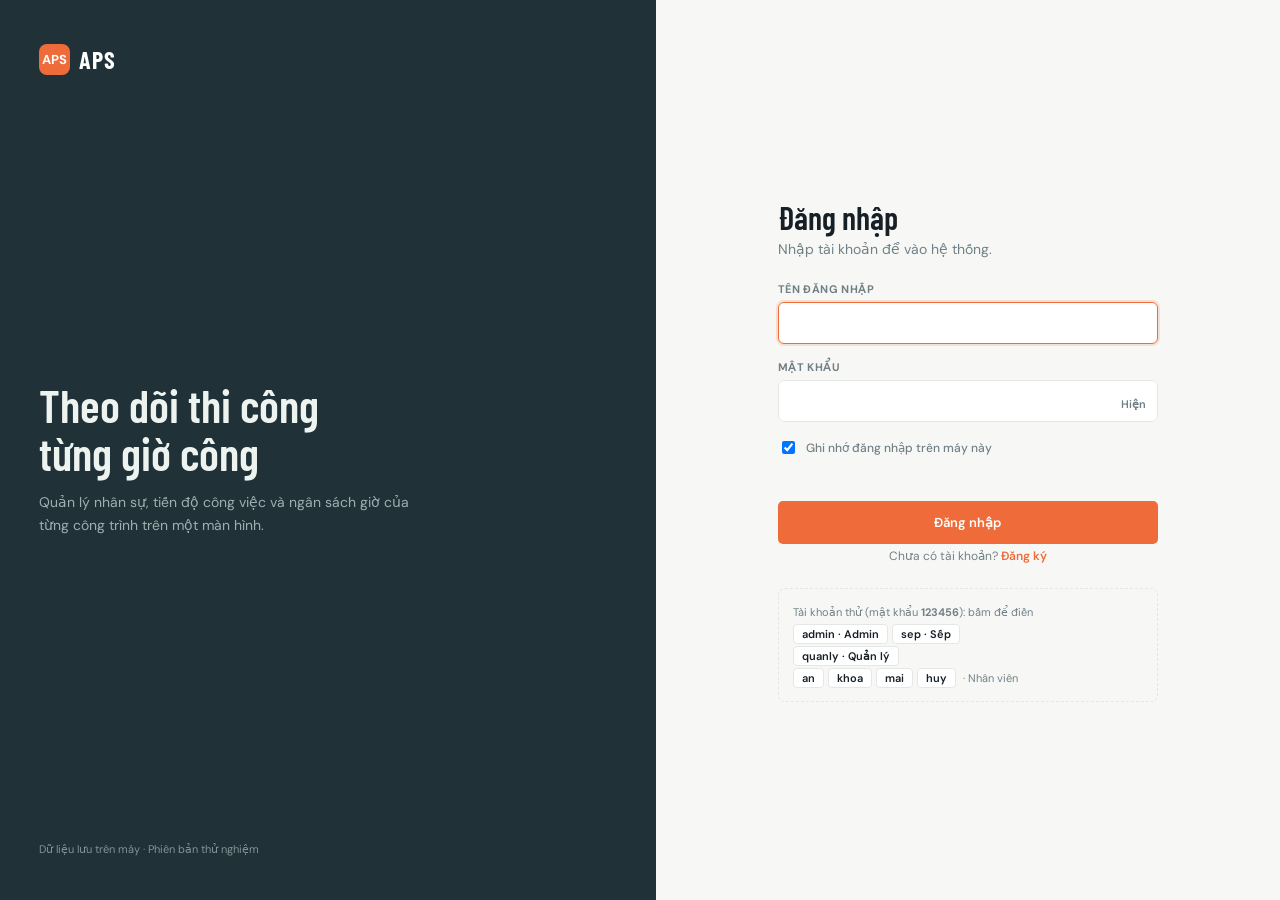
==== index.html @ 7266001b "Initial commit" ====
<!doctype html>
<html lang="vi">
<head>
  <meta charset="UTF-8">
  <meta name="viewport" content="width=device-width, initial-scale=1.0">
  <title>APS | Theo dõi thi công</title>
  <script>if(!(sessionStorage.getItem('buildflow-session')||localStorage.getItem('buildflow-session')))location.replace('login.html')</script>
  <link rel="preconnect" href="https://fonts.googleapis.com">
  <link rel="preconnect" href="https://fonts.gstatic.com" crossorigin>
  <link href="https://fonts.googleapis.com/css2?family=Barlow+Condensed:wght@500;600;700&family=DM+Sans:wght@400;500;600;700&display=swap" rel="stylesheet">
  <link rel="stylesheet" href="styles.css">
  <style>
    .task-form{background:var(--white);border:1px solid var(--line);border-radius:7px;padding:18px 20px;margin-bottom:28px}.form-heading{display:flex;justify-content:space-between;align-items:center;margin-bottom:16px}.form-heading h2{font:600 22px 'Barlow Condensed';margin:0}.form-heading p{font-size:12px;color:var(--muted);margin:4px 0 0}.form-grid{display:grid;grid-template-columns:1.2fr 1.5fr 1.2fr .7fr 1.2fr .8fr;gap:10px}.form-grid label{font-size:10px;color:var(--muted);font-weight:700;text-transform:uppercase;letter-spacing:.4px}.form-grid input,.form-grid select{display:block;width:100%;margin-top:6px;border:1px solid var(--line);border-radius:5px;padding:10px 9px;background:#fbfcfa;color:var(--ink);font:12px 'DM Sans';min-width:0}@media(max-width:850px){.form-grid{grid-template-columns:repeat(2,1fr)}}@media(max-width:520px){.task-form{padding:15px}.form-heading{align-items:flex-start;gap:12px;flex-direction:column}.form-grid{grid-template-columns:1fr}}
  </style>
  <style>
    .task-form{padding:22px 24px;background:#fff}
    .form-heading{padding-bottom:16px;border-bottom:1px solid var(--line)}
    .form-grid{grid-template-columns:repeat(3,minmax(0,1fr));gap:14px 16px}
    .form-grid input,.form-grid select{height:40px;padding:0 11px;background:#fff}
    .form-grid input:focus,.form-grid select:focus{outline:2px solid rgba(239,108,58,.18);border-color:var(--orange)}
    .phase-name{display:flex;align-items:center;gap:8px}
    .phase-name span{margin-right:2px}
    .phase-name small{color:var(--muted);font-size:10px;font-weight:500;padding-left:8px;border-left:1px solid var(--line)}
    .task-row{min-height:66px}
    .task-name strong{font-weight:600}
    @media(max-width:850px){.form-grid{grid-template-columns:repeat(2,minmax(0,1fr))}}
    @media(max-width:520px){.task-form{padding:17px}.form-grid{grid-template-columns:1fr}.phase-name{align-items:flex-start;flex-wrap:wrap;gap:4px}.phase-name small{width:100%;padding-left:0;border-left:0}}
  </style>
  <style>
    .person-tasks{min-width:220px;display:grid;gap:5px}
    .person-task{border-left:2px solid var(--orange);padding-left:9px;line-height:1.2}
    .person-task strong{display:block;font-size:11px;font-weight:600;white-space:nowrap;overflow:hidden;text-overflow:ellipsis}
    .person-task small{display:block;color:var(--muted);font-size:10px;margin-top:2px;white-space:nowrap;overflow:hidden;text-overflow:ellipsis}
    .person-task.empty{border-left-color:var(--line);color:var(--muted);font-size:11px}
    @media(max-width:1100px){.person-row{grid-template-columns:190px 85px 1fr 150px}.person-tasks{min-width:150px}}
    @media(max-width:850px){.person-row{grid-template-columns:1fr 80px}.person-tasks{grid-column:1/-1;grid-row:2}.person-row .progress-wrap{grid-row:3}.person-row .action-btn{grid-column:2;grid-row:1}}
  </style>
  <style>
    .form-grid select#task-assignee{font-family:'DM Sans',sans-serif;font-size:13px;font-weight:400;min-width:250px}
    .form-grid select#task-assignee option{font-family:'DM Sans',sans-serif;font-size:13px;font-weight:400}
    .person strong,.person small{font-size:13px}
    .person small{margin-top:3px}
    @media(max-width:1100px){.form-grid select#task-assignee{min-width:0}}
  </style>
  <style>
    .form-heading h2,.form-grid label{font-family:'DM Sans',sans-serif;font-style:normal}
    .form-heading h2{font-size:22px;font-weight:700;line-height:1.2;letter-spacing:0}
    .form-grid label{font-size:11px;font-weight:700;line-height:1.2;letter-spacing:.5px}
    .form-grid select#task-assignee{padding-left:11px;padding-right:38px;text-overflow:ellipsis;white-space:nowrap;overflow:hidden}
  </style>
  <style>
    .form-grid input,.form-grid select,.form-grid input::placeholder{font-family:'DM Sans',sans-serif;font-size:13px;font-weight:400;font-style:normal;letter-spacing:0;line-height:1.2}
    .form-grid input::placeholder{color:#718087;opacity:1}
  </style>
  <style>
    .employee-form{margin-bottom:28px}.employee-grid{grid-template-columns:1.3fr 1.3fr .8fr}
    .employee-list{display:grid;gap:12px}.employee-card{background:var(--white);border:1px solid var(--line);border-radius:7px;padding:18px 20px}.employee-card-head{display:flex;justify-content:space-between;align-items:flex-start;gap:16px;padding-bottom:15px;border-bottom:1px solid var(--line)}.employee-identity{display:flex;align-items:center;gap:12px}.employee-identity strong{display:block;font-size:14px}.employee-identity small{display:block;color:var(--muted);font-size:11px;margin-top:3px}.employee-live{text-align:right;font-size:11px;color:var(--muted)}.employee-live strong{display:block;color:var(--green);font-size:13px}.employee-live .offline{color:var(--muted)}.employee-summary{display:grid;grid-template-columns:160px 1fr 180px;gap:20px;padding-top:16px}.employee-hours strong{display:block;font:600 23px 'Barlow Condensed'}.employee-hours small,.employee-task-meta{display:block;color:var(--muted);font-size:11px;margin-top:3px}.employee-tasks{display:grid;gap:8px}.employee-task{display:grid;grid-template-columns:1fr 110px 70px;gap:12px;align-items:center;border-left:2px solid var(--orange);padding-left:10px}.employee-task-name strong{display:block;font-size:12px}.employee-task-name small{display:block;color:var(--muted);font-size:10px;margin-top:3px}.employee-task-time{font-size:11px;color:var(--muted)}.employee-task-time strong{display:block;color:var(--ink);font-size:12px}.employee-task-delta{font-size:10px;font-weight:700;padding:5px 6px;border-radius:4px;text-align:center}.employee-task-delta.good{background:var(--green-soft);color:var(--green)}.employee-task-delta.late{background:var(--red-soft);color:var(--red)}.employee-task-delta.pending{background:var(--amber-soft);color:var(--amber)}.employee-empty{color:var(--muted);font-size:12px;padding:8px 0}.employee-progress{align-self:center}.employee-progress .progress-text{display:block;margin-top:7px;text-align:left}.employee-card .avatar{flex:0 0 auto}@media(max-width:850px){.employee-grid{grid-template-columns:repeat(2,minmax(0,1fr))}.employee-summary{grid-template-columns:1fr}.employee-live{text-align:left}.employee-task{grid-template-columns:1fr 90px 65px}}@media(max-width:520px){.employee-grid{grid-template-columns:1fr}.employee-card{padding:15px}.employee-card-head{flex-direction:column}.employee-task{grid-template-columns:1fr;gap:4px}.employee-task-delta{justify-self:start}}
  </style>
  <style>
    .global-date{display:flex;align-items:center;gap:8px;margin-top:7px}.date-nav{border:1px solid var(--line);background:var(--white);color:var(--muted);border-radius:5px;width:28px;height:28px;cursor:pointer;font-size:16px}.date-nav:hover{border-color:var(--orange);color:var(--orange)}.date-nav.today{width:auto;padding:0 9px;font-size:11px;font-family:'DM Sans',sans-serif}.global-date strong{font-size:12px;min-width:82px;text-align:center}.delete-member{border:1px solid #f0cbc6;background:var(--red-soft);color:var(--red);border-radius:5px;padding:8px 10px;font:600 11px 'DM Sans';cursor:pointer}.delete-member:hover{background:#ffe1de}.employee-identity-wrap{display:flex;align-items:center;gap:14px}.employee-card-head .delete-member{margin-left:auto}@media(max-width:520px){.global-date strong{min-width:70px}.date-nav.today{display:none}.employee-card-head .delete-member{padding:7px}.employee-identity-wrap{align-items:flex-start}}
  </style>
  <style>
    .sidebar{position:sticky;top:0;height:100vh;min-height:100vh;align-self:flex-start;overflow-y:auto;overflow-x:hidden}
    .sidebar,.sidebar-label,.sidebar-foot,.nav-item{font-family:'DM Sans',sans-serif;font-style:normal}
    .sidebar-label{font-size:10px;font-weight:700;line-height:1.2;letter-spacing:1.2px}
    .nav-item{font-size:13px;font-weight:500;line-height:1.2;letter-spacing:0}
    .sidebar-foot{font-size:11px;font-weight:400;line-height:1.2}
    @media(max-width:850px){.sidebar{position:sticky;height:100vh;min-height:100vh}}
  </style>
  <style>
    .project-task-bar{display:flex;gap:4px;height:10px;background:#edf0ed;border-radius:99px;overflow:hidden;margin:12px 0 10px}.project-task-bar span{flex:1;background:#d7ddd9;border-radius:3px}.project-task-bar span.completed{background:var(--green)}.project-task-list{display:grid;gap:7px;margin-top:10px}.project-task-item,.member-task-item{display:flex;align-items:flex-start;gap:7px;font-size:11px;line-height:1.3}.task-status-dot{width:7px;height:7px;border-radius:50%;background:#b9c2bd;flex:0 0 auto;margin-top:4px}.task-status-dot.completed{background:var(--green)}.project-task-item strong,.member-task-item strong{font-size:11px;font-weight:600}.project-task-item small,.member-task-item small{display:block;color:var(--muted);font-size:10px;margin-top:2px}.member-task-list{display:grid;gap:7px;margin-top:9px}.member-task-item{border-left:2px solid #d7ddd9;padding-left:9px}.member-task-item.completed{border-left-color:var(--green)}.member-task-item.incomplete{border-left-color:var(--amber)}.member-task-item .task-state{margin-left:auto;color:var(--muted);font-size:10px;white-space:nowrap}.member-task-item.completed .task-state{color:var(--green)}.member-task-item.incomplete .task-state{color:var(--amber)}
  </style>
  <style>
    :root{--ink:#14242a;--muted:#5e6b70}
    body{color:var(--ink)}
    .intro,.section-heading p,.panel-title p,.metric-label,.metric-note,.hours small,.person small,.task-name small,.task-time small,.employee-task-name small,.employee-task-time,.employee-task-meta{color:var(--muted)}
  </style>
</head>
<body>
  <div class="app-shell">
    <aside class="sidebar">
      <div class="brand"><span class="brand-mark">APS</span><span>APS</span></div>
      <div class="sidebar-label">QUẢN LÝ THI CÔNG</div>
      <nav id="main-nav" class="main-nav" aria-label="Điều hướng chính">
        <button class="nav-item" data-view="me"><span class="nav-icon">☀</span> Trang của tôi</button>
        <button class="nav-item active" data-view="team"><span class="nav-icon">◒</span> Nhân sự</button>
        <button class="nav-item" data-view="employees"><span class="nav-icon">♙</span> Quản lý nhân viên</button>
        <button class="nav-item" data-view="tasks"><span class="nav-icon">▦</span> Tiến độ công việc</button>
        <button class="nav-item" data-view="reports"><span class="nav-icon">◈</span> Tổng quan dự án</button>
        <button class="nav-item" data-view="assign"><span class="nav-icon">✦</span> Phân công thông minh</button>
        <button class="nav-item" data-view="bonus"><span class="nav-icon">◆</span> Thưởng &amp; cảnh báo</button>
        <button class="nav-item" data-view="audit"><span class="nav-icon">◉</span> Nhật ký hoạt động</button>
        <button class="nav-item" data-view="admin"><span class="nav-icon">⚙</span> Quản trị tài khoản</button>
      </nav>
      <div class="sidebar-foot"><div class="sync-dot"></div><span>Dữ liệu lưu trên máy</span></div>
    </aside>

    <main class="main-content">
      <header class="topbar"><div><div class="eyebrow">THỨ TƯ, 23 THÁNG 09, 2026</div><h1 id="page-title">Nhân sự</h1><div class="global-date"><button class="date-nav" id="date-prev" aria-label="Ngày trước">‹</button><strong id="global-date-label">23/09/2026</strong><button class="date-nav" id="date-next" aria-label="Ngày sau">›</button><button class="date-nav today" id="date-today">Hôm nay</button></div></div><button class="outline-btn" id="reset-data">↻ Đặt lại dữ liệu mẫu</button></header>

      <section id="view-me" class="view"></section>
      <section id="view-team" class="view active-view">
        <div class="hero-row"><div><p class="intro">Theo dõi giờ làm và nhiệm vụ được giao trong ngày.</p></div><div class="date-control">‹ <strong id="team-view-date">23/09/2026</strong> ›</div></div>
        <div class="metric-grid" id="team-metrics"></div>
        <div class="section-heading"><div><h2>Danh sách nhân sự</h2><p>Chọn bắt đầu hoặc kết thúc để ghi nhận thời gian thực tế.</p></div><span class="live-label"><i></i> CẬP NHẬT TRỰC TIẾP</span></div>
        <div id="team-list" class="team-list"></div>
      </section>

      <section id="view-tasks" class="view">
        <div class="hero-row"><div><p class="intro">Các giai đoạn được sắp theo thứ tự tiến độ công trình.</p></div><select class="select-control" id="project-filter"><option value="all">Tất cả dự án</option></select></div>
        <form id="task-form" class="task-form">
          <div class="form-heading"><div><h2>Thêm công việc</h2><p>Tạo task mới và giao ngay cho một thành viên.</p></div><button class="action-btn" type="submit">＋ Thêm task</button></div>
          <div class="form-grid">
            <label>Tên dự án<input id="task-project" required placeholder="Ví dụ: Nhà phố Thảo Điền"></label>
            <label>Tên công việc<input id="task-name" required placeholder="Ví dụ: Đổ bê tông sàn tầng 1"></label>
            <label>Giai đoạn<input id="task-phase" required placeholder="Ví dụ: Kết cấu tầng 1"></label>
            <label>Mã giai đoạn<input id="task-phase-number" required value="01" placeholder="01"></label>
            <label>Người nhận<select id="task-assignee" required></select></label>
            <label>Thời gian dự kiến (giờ)<input id="task-expected" type="number" min="0.5" step="0.5" required value="4"></label>
          </div>
        </form>
        <div class="metric-grid" id="task-metrics"></div>
        <div class="section-heading"><div><h2>Tiến độ công việc</h2><p>So sánh thời gian dự kiến với thời gian đã thực hiện.</p></div><div class="legend"><span><i class="dot green"></i> Đúng tiến độ</span><span><i class="dot amber"></i> Đang làm</span><span><i class="dot red"></i> Trễ hạn</span></div></div>
        <div id="task-table" class="task-board"></div>
      </section>

      <section id="view-employees" class="view">
        <div class="hero-row"><div><p class="intro">Quản lý nhân sự, task đảm nhận và thời gian làm việc thực tế.</p></div><div class="date-control">Giờ hệ thống: <strong id="employee-live-now">--:--:--</strong></div></div>
        <form id="employee-form" class="task-form employee-form">
          <div class="form-heading"><div><h2>Thêm nhân sự</h2><p>Tạo hồ sơ nhân viên để giao task và theo dõi giờ công.</p></div><button class="action-btn" type="submit">＋ Thêm nhân sự</button></div>
          <div class="form-grid employee-grid">
            <label>Họ và tên<input id="employee-name" required placeholder="Ví dụ: Nguyễn Văn Bình"></label>
            <label>Chức danh<input id="employee-role" required placeholder="Ví dụ: Kỹ sư kết cấu"></label>
            <label>Giờ mục tiêu / ngày<input id="employee-hours" type="number" min="0.5" step="0.5" required value="8"></label>
          </div>
        </form>
        <div class="metric-grid" id="employee-metrics"></div>
        <div class="section-heading"><div><h2>Danh sách nhân viên</h2><p>Thời gian bắt đầu được lấy trực tiếp từ nút trên trang Nhân sự hôm nay.</p></div><span class="live-label"><i></i> ĐỒNG BỘ THỜI GIAN THỰC</span></div>
        <div id="employee-list" class="employee-list"></div>
      </section>

      <section id="view-reports" class="view">
        <div class="hero-row"><div><p class="intro">Tổng hợp hiệu quả của dự án và đội ngũ.</p></div><div class="date-control">Kỳ báo cáo: <strong id="report-view-date">23/09/2026</strong></div></div>
        <div id="report-metrics" class="metric-grid"></div>
        <div class="report-grid"><div class="panel"><div class="panel-title"><div><h2>Hiệu quả theo dự án</h2><p>Thời gian thực tế so với kế hoạch.</p></div></div><div id="project-report"></div></div><div class="panel"><div class="panel-title"><div><h2>Hiệu quả nhân sự</h2><p>Tổng hợp task đã hoàn thành.</p></div></div><div id="member-report"></div></div></div>
      </section>
      <section id="view-assign" class="view"></section>
      <section id="view-bonus" class="view"></section>
      <section id="view-audit" class="view"></section>
      <section id="view-admin" class="view"></section>
    </main>
  </div>
  <div id="toast" class="toast" role="status"></div>
  <script src="app.js"></script>
  <script>
    const cleanRoleName=member=>{if(member.role==='Giám sát chất lượng')member.role='Giám sát'};
    data.members.forEach(cleanRoleName);
    initialData.members.forEach(cleanRoleName);
    save();
  </script>
  <script>
    const assigneeSelect=document.querySelector('#task-assignee');
    assigneeSelect.innerHTML=data.members.map(member=>`<option value="${member.name}">${member.name} - ${member.role}</option>`).join('');
    document.querySelector('#task-form').addEventListener('submit',event=>{
      event.preventDefault();
      const project=document.querySelector('#task-project').value.trim();
      const name=document.querySelector('#task-name').value.trim();
      const phaseName=document.querySelector('#task-phase').value.trim();
      const phase=document.querySelector('#task-phase-number').value.trim();
      const assignee=document.querySelector('#task-assignee').value;
      const expected=Number(document.querySelector('#task-expected').value);
      data.tasks.push({id:Date.now(),project,phase,phaseName,name,assignee,expected,actual:0,status:'todo'});
      save();
      event.target.reset();
      document.querySelector('#task-phase-number').value='01';
      document.querySelector('#task-expected').value='4';
      renderTasks();
      renderReports();
      showToast(`Đã thêm task cho ${assignee}`);
    });
  </script>
  <script>
    const originalRenderTeam=renderTeam;
    renderTeam=()=>{
      originalRenderTeam();
      document.querySelectorAll('.person-row').forEach(row=>{
        const memberId=Number(row.querySelector('[data-member]').dataset.member);
        const member=data.members.find(item=>item.id===memberId);
        const memberTasks=data.tasks.filter(task=>task.assignee===member.name);
        const taskSummary=document.createElement('div');
        taskSummary.className='person-tasks';
        taskSummary.innerHTML=memberTasks.length?memberTasks.map(task=>`<div class="person-task"><strong>${task.name}</strong><small>${task.project}</small></div>`).join(''):'<div class="person-task empty">Chưa có task được giao</div>';
        row.querySelector('.hours').insertAdjacentElement('afterend',taskSummary);
      });
    };
    renderTeam();
  </script>
  <script>
    let employeeTimer;
    const formatClock=value=>new Date(value).toLocaleTimeString('vi-VN',{hour:'2-digit',minute:'2-digit',second:'2-digit'});
    const elapsedHours=startedAt=>startedAt?Math.max(0,(Date.now()-startedAt)/3600000):0;
    const employeeActual=(task,member)=>task.actual||((task.status==='doing'&&member.active)?elapsedHours(member.startedAt):0);
    const refreshAssignees=()=>{const select=document.querySelector('#task-assignee');if(select)select.innerHTML=data.members.map(member=>`<option value="${member.name}">${member.name} - ${member.role}</option>`).join('');};
    function renderEmployees(){
      const active=data.members.filter(member=>member.active).length;
      const assigned=data.tasks.filter(task=>task.assignee).length;
      document.querySelector('#employee-live-now').textContent=formatClock(Date.now());
      document.querySelector('#employee-metrics').innerHTML=`<div class="metric"><div class="metric-label">TỔNG NHÂN SỰ</div><div class="metric-value">${data.members.length} người</div><div class="metric-note">Đang quản lý</div></div><div class="metric"><div class="metric-label">ĐANG TRONG CA</div><div class="metric-value">${active} người</div><div class="metric-note ${active?'positive':''}">${active?'Đang ghi nhận thời gian':'Chưa có người bắt đầu'}</div></div><div class="metric"><div class="metric-label">TASK ĐÃ GIAO</div><div class="metric-value">${assigned} task</div><div class="metric-note">Theo dữ liệu hiện tại</div></div><div class="metric"><div class="metric-label">GIỜ DỰ KIẾN</div><div class="metric-value">${fmtHours(data.tasks.reduce((sum,task)=>sum+task.expected,0))}</div><div class="metric-note">Tổng thời lượng task</div></div>`;
      document.querySelector('#employee-list').innerHTML=data.members.map(member=>{
        const tasks=data.tasks.filter(task=>task.assignee===member.name);
        const done=tasks.filter(task=>task.status==='done').length;
        const actual=tasks.reduce((sum,task)=>sum+employeeActual(task,member),0);
        const expected=tasks.reduce((sum,task)=>sum+task.expected,0);
        const percent=tasks.length?Math.round(done/tasks.length*100):0;
        return `<article class="employee-card"><div class="employee-card-head"><div class="employee-identity"><div class="avatar">${member.initials}</div><div><strong>${member.name}</strong><small>${member.role} · Mục tiêu ${fmtHours(member.hours)}/ngày</small></div></div><div class="employee-live">${member.active?`<strong class="employee-started">Bắt đầu lúc ${formatClock(member.startedAt)}</strong><span>Đang làm ${fmtHours(elapsedHours(member.startedAt))}</span>`:'<strong class="offline">Chưa bắt đầu ca</strong><span>Nhấn bắt đầu ở trang Nhân sự hôm nay</span>'}</div></div><div class="employee-summary"><div class="employee-hours"><strong>${fmtHours(actual)} / ${fmtHours(expected)}</strong><small>giờ thực tế / dự kiến của task</small><div class="progress-bar" style="margin-top:12px"><b style="width:${percent}%"></b></div><span class="progress-text">${done}/${tasks.length} task hoàn thành</span></div><div class="employee-tasks">${tasks.length?tasks.map(task=>{const taskActual=employeeActual(task,member),delta=taskActual-task.expected;return `<div class="employee-task"><div class="employee-task-name"><strong>${task.name}</strong><small>${task.project}</small></div><div class="employee-task-time"><strong>${taskActual?fmtHours(taskActual):'—'} / ${fmtHours(task.expected)}</strong><span>thực tế / dự kiến</span></div><div class="employee-task-delta ${task.status==='todo'?'pending':delta<=0?'good':'late'}">${task.status==='todo'?'Chưa làm':delta<=0?`Sớm ${fmtHours(Math.abs(delta))}`:`Trễ ${fmtHours(delta)}`}</div></div>`}).join(''):'<div class="employee-empty">Chưa có task được giao.</div>'}</div><div class="employee-progress"><div class="metric-label">HIỆU SUẤT GIỜ</div><div class="metric-value">${expected?Math.round(actual/expected*100):0}%</div><div class="employee-task-meta">${actual<=expected?'Đang nhanh hơn kế hoạch':'Đang chậm hơn kế hoạch'}</div></div></div></article>`;
      }).join('');
    }
    const currentRenderTeam=renderTeam;
    renderTeam=()=>{currentRenderTeam();document.querySelectorAll('.person-row').forEach(row=>{const progress=row.querySelector('.progress-bar b'),text=row.querySelector('.progress-text');if(progress&&progress.style.width==='NaN%')progress.style.width='0%';if(text&&text.textContent==='0/0 task')text.textContent='0 task'});};
    const originalToggleMember=toggleMember;
    toggleMember=id=>{originalToggleMember(id);if(document.querySelector('#view-employees').classList.contains('active-view'))renderEmployees();};
    const originalRender=render;
    render=view=>{originalRender(view);if(view==='employees'){document.querySelector('#page-title').textContent='Quản lý nhân viên';renderEmployees();clearInterval(employeeTimer);employeeTimer=setInterval(renderEmployees,1000)}else clearInterval(employeeTimer)};
    document.querySelector('#employee-form').addEventListener('submit',event=>{event.preventDefault();const name=document.querySelector('#employee-name').value.trim(),role=document.querySelector('#employee-role').value.trim(),hours=Number(document.querySelector('#employee-hours').value),initials=name.split(/\s+/).map(part=>part[0]).join('').slice(-2).toUpperCase();data.members.push({id:Date.now(),name,role,hours,done:0,tasks:0,initials,active:false});save();refreshAssignees();renderEmployees();event.target.reset();document.querySelector('#employee-hours').value='8';showToast(`Đã thêm nhân sự ${name}`)});
    renderEmployees();
  </script>
  <script>
    const appToday='2026-09-23';
    let selectedDate=localStorage.getItem('buildflow-selected-date')||appToday;
    let currentView='team';
    const historyKey='buildflow-history';
    const readHistory=()=>JSON.parse(localStorage.getItem(historyKey)||'{}');
    const writeHistory=history=>localStorage.setItem(historyKey,JSON.stringify(history));
    const cloneData=value=>JSON.parse(JSON.stringify(value));
    const dateLabel=date=>new Date(`${date}T12:00:00`).toLocaleDateString('vi-VN',{day:'2-digit',month:'2-digit',year:'numeric'});
    const saveCurrentDate=()=>{const history=readHistory();history[selectedDate]=cloneData(data);writeHistory(history);save()};
    const loadSelectedDate=()=>{const history=readHistory();if(history[selectedDate])data=history[selectedDate];else if(selectedDate!==appToday)data=cloneData(initialData);data.members.forEach(cleanRoleName);save();const label=dateLabel(selectedDate);document.querySelector('#global-date-label').textContent=label;document.querySelector('#team-view-date').textContent=label;document.querySelector('#report-view-date').textContent=label;};
    const originalRenderWithEmployees=render;
    render=view=>{currentView=view;originalRenderWithEmployees(view);if(view==='employees'){document.querySelector('#page-title').textContent='Quản lý nhân viên';renderEmployees();}};
    const changeDate=offset=>{saveCurrentDate();const date=new Date(`${selectedDate}T12:00:00`);date.setDate(date.getDate()+offset);selectedDate=date.toISOString().slice(0,10);localStorage.setItem('buildflow-selected-date',selectedDate);loadSelectedDate();render(currentView);showToast(`Đang xem ngày ${dateLabel(selectedDate)}`)};
    document.querySelector('#date-prev').onclick=()=>changeDate(-1);
    document.querySelector('#date-next').onclick=()=>changeDate(1);
    document.querySelector('#date-today').onclick=()=>{saveCurrentDate();selectedDate=appToday;localStorage.setItem('buildflow-selected-date',selectedDate);loadSelectedDate();render(currentView);showToast('Đã chuyển về hôm nay')};
    const baseRenderEmployees=renderEmployees;
    const decorateDeleteButtons=()=>document.querySelectorAll('.employee-card').forEach((card,index)=>{if(!card.querySelector('[data-delete-member]')){const button=document.createElement('button');button.className='delete-member';button.dataset.deleteMember=data.members[index].id;button.textContent='Xóa';card.querySelector('.employee-card-head').appendChild(button)}});
    renderEmployees=()=>{baseRenderEmployees();decorateDeleteButtons()};
    document.querySelector('#employee-list').addEventListener('click',event=>{const button=event.target.closest('[data-delete-member]');if(!button)return;const member=data.members.find(item=>item.id===Number(button.dataset.deleteMember));if(!member||!window.confirm(`Xóa nhân sự ${member.name}?`))return;data.tasks.forEach(task=>{if(task.assignee===member.name)task.assignee='Chưa phân công'});data.members=data.members.filter(item=>item.id!==member.id);saveCurrentDate();refreshAssignees();renderTeam();renderEmployees();showToast(`Đã xóa nhân sự ${member.name}`)});
    loadSelectedDate();
    render(currentView);
  </script>
  <script>
    const baseRenderReports=renderReports;
    const renderReportTaskDetails=()=>{
      const projects=[...new Set(data.tasks.map(task=>task.project))];
      document.querySelector('#project-report').innerHTML=projects.map(project=>{
        const tasks=data.tasks.filter(task=>task.project===project),completed=tasks.filter(task=>task.status==='done').length,expected=tasks.reduce((sum,task)=>sum+task.expected,0),actual=tasks.filter(task=>task.status==='done').reduce((sum,task)=>sum+task.actual,0),percent=Math.round(completed/tasks.length*100);
        return `<div class="report-line"><div class="report-line-top"><strong>${project}</strong><small>${completed}/${tasks.length} task hoàn thành</small></div><div class="project-task-bar">${tasks.map(task=>`<span class="${task.status==='done'?'completed':''}" title="${task.name} - ${statusLabel[task.status]}"></span>`).join('')}</div><div class="report-detail"><span>${percent}% hoàn thành</span><span class="${actual<=expected?'good':'late'}">${actual<=expected?'Sớm':'Trễ'} ${fmtHours(Math.abs(actual-expected))}</span></div><div class="project-task-list">${tasks.map(task=>`<div class="project-task-item"><i class="task-status-dot ${task.status==='done'?'completed':''}"></i><div><strong>${task.name}</strong><small>${task.assignee} · ${statusLabel[task.status]}</small></div></div>`).join('')}</div></div>`;
      }).join('');
      document.querySelector('#member-report').innerHTML=data.members.map(member=>{
        const tasks=data.tasks.filter(task=>task.assignee===member.name),completed=tasks.filter(task=>task.status==='done');
        return `<div class="report-line"><div class="report-line-top"><strong>${member.name}</strong><small>${completed.length} task hoàn thành</small></div><div class="member-task-list">${tasks.length?tasks.map(task=>`<div class="member-task-item ${task.status==='done'?'completed':'incomplete'}"><i class="task-status-dot ${task.status==='done'?'completed':''}"></i><div><strong>${task.name}</strong><small>${task.project}</small></div><span class="task-state">${task.status==='done'?'Hoàn thành':'Chưa hoàn thành'}</span></div>`).join(''):'<div class="employee-empty">Chưa có task được giao.</div>'}</div></div>`;
      }).join('');
    };
    renderReports=()=>{baseRenderReports();renderReportTaskDetails()};
  </script>
</body>
</html>
---- styles.css ----
:root{--ink:#172027;--muted:#718087;--line:#e4e8e5;--paper:#f7f8f5;--white:#fff;--orange:#ef6c3a;--orange-soft:#fff0ea;--green:#2d936c;--green-soft:#e7f5ed;--amber:#d89932;--amber-soft:#fff5df;--red:#d9564f;--red-soft:#fff0ef;--navy:#203138}*{box-sizing:border-box}body{margin:0;background:var(--paper);color:var(--ink);font-family:'DM Sans',sans-serif;font-size:14px}.app-shell{display:flex;min-height:100vh}.sidebar{width:230px;background:var(--navy);color:#edf3ef;padding:29px 17px 22px;display:flex;flex-direction:column}.brand{font-family:'Barlow Condensed',sans-serif;font-size:24px;font-weight:700;letter-spacing:1px;display:flex;align-items:center;gap:9px;padding:0 11px 42px}.brand span:last-child span{color:#f18a5d}.brand-mark{display:grid;place-items:center;width:31px;height:31px;border-radius:8px;background:var(--orange);font:700 13px 'DM Sans';color:#fff;letter-spacing:0}.sidebar-label,.eyebrow{font-size:10px;letter-spacing:1.2px;font-weight:700;color:#809195}.sidebar-label{padding:0 12px 12px}.main-nav{display:grid;gap:5px}.nav-item{border:0;background:transparent;color:#9fafb0;text-align:left;padding:12px;border-radius:7px;font:500 13px 'DM Sans';cursor:pointer;display:flex;gap:12px;align-items:center}.nav-item:hover,.nav-item.active{background:#31464c;color:#fff}.nav-item.active{box-shadow:inset 3px 0 var(--orange)}.nav-icon{font-size:18px;width:17px;color:#aab8b6}.nav-item.active .nav-icon{color:#f18a5d}.sidebar-foot{margin-top:auto;border-top:1px solid #35494d;padding:17px 10px 0;color:#829496;font-size:11px;display:flex;align-items:center;gap:8px}.sync-dot{height:7px;width:7px;background:#62bb8b;border-radius:50%}.main-content{flex:1;padding:38px 5.5%;max-width:1540px}.topbar{display:flex;justify-content:space-between;align-items:flex-start;margin-bottom:35px}.topbar h1{font:600 36px 'Barlow Condensed',sans-serif;letter-spacing:.2px;margin:3px 0 0;color:var(--ink)}.outline-btn{border:1px solid var(--line);background:var(--white);border-radius:6px;padding:10px 13px;color:var(--muted);font:500 12px 'DM Sans';cursor:pointer}.outline-btn:hover{border-color:var(--orange);color:var(--orange)}.hero-row{display:flex;justify-content:space-between;align-items:center;margin-bottom:22px}.intro{margin:0;color:var(--muted)}.date-control,.select-control{border:1px solid var(--line);background:var(--white);padding:9px 13px;border-radius:5px;color:var(--muted);font-size:12px}.date-control strong{color:var(--ink);padding:0 10px}.metric-grid{display:grid;grid-template-columns:repeat(4,1fr);gap:14px;margin-bottom:37px}.metric{background:var(--white);border:1px solid var(--line);padding:18px 19px;border-radius:7px}.metric-label{font-size:11px;color:var(--muted);margin-bottom:8px}.metric-value{font:600 29px 'Barlow Condensed';line-height:1;color:var(--ink)}.metric-note{font-size:11px;color:var(--muted);margin-top:8px}.metric-note.positive{color:var(--green)}.metric-note.warning{color:var(--amber)}.section-heading,.panel-title{display:flex;justify-content:space-between;align-items:flex-end;margin-bottom:15px}.section-heading h2,.panel h2{font:600 22px 'Barlow Condensed';margin:0}.section-heading p,.panel-title p{font-size:12px;color:var(--muted);margin:4px 0 0}.live-label{font-size:10px;letter-spacing:1px;color:var(--green);font-weight:700}.live-label i{display:inline-block;background:var(--green);width:6px;height:6px;border-radius:50%;margin-right:4px}.team-list{display:grid;gap:10px}.person-row{background:var(--white);border:1px solid var(--line);border-radius:7px;padding:15px 17px;display:grid;grid-template-columns:205px 100px 1fr 160px;gap:18px;align-items:center}.person{display:flex;gap:11px;align-items:center}.avatar{width:37px;height:37px;border-radius:50%;display:grid;place-items:center;background:#e9d9c9;color:#865339;font-weight:700}.person strong{display:block;font-size:13px}.person small{color:var(--muted);font-size:11px}.hours strong{font:600 21px 'Barlow Condensed'}.hours small{display:block;color:var(--muted);font-size:10px}.progress-wrap{display:flex;align-items:center;gap:12px}.progress-bar{height:7px;background:#edf0ed;border-radius:99px;overflow:hidden;flex:1}.progress-bar b{display:block;height:100%;background:var(--orange);border-radius:inherit}.progress-text{font-size:11px;color:var(--muted);min-width:30px;text-align:right}.action-btn{border:0;background:var(--orange);color:#fff;border-radius:5px;padding:10px 12px;font:600 11px 'DM Sans';cursor:pointer}.action-btn.end{background:var(--navy)}.action-btn:disabled{background:#cbd2ce;cursor:default}.task-board{background:var(--white);border:1px solid var(--line);border-radius:7px;overflow:hidden}.phase{border-bottom:1px solid var(--line)}.phase:last-child{border-bottom:0}.phase-head{background:#fafbf9;padding:12px 17px;display:flex;justify-content:space-between;align-items:center}.phase-name{font-weight:700;font-size:13px}.phase-name span{font-size:10px;color:var(--orange);letter-spacing:1px;margin-right:8px}.phase-meta{color:var(--muted);font-size:11px}.task-row{display:grid;grid-template-columns:1fr 120px 130px 120px 105px;gap:16px;padding:14px 17px;border-top:1px solid #f0f2ef;align-items:center}.task-name{font-size:13px}.task-name small{display:block;color:var(--muted);font-size:11px;margin-top:3px}.task-assignee{font-size:12px}.task-time{font-size:12px}.task-time strong{display:block}.status{font-size:10px;font-weight:700;padding:5px 7px;border-radius:4px;display:inline-block}.status.green{color:var(--green);background:var(--green-soft)}.status.amber{color:var(--amber);background:var(--amber-soft)}.status.red{color:var(--red);background:var(--red-soft)}.legend{display:flex;gap:14px;color:var(--muted);font-size:11px}.dot{display:inline-block;width:7px;height:7px;border-radius:50%;margin-right:4px}.dot.green{background:var(--green)}.dot.amber{background:var(--amber)}.dot.red{background:var(--red)}.report-grid{display:grid;grid-template-columns:1.2fr 1fr;gap:16px}.panel{background:var(--white);border:1px solid var(--line);border-radius:7px;padding:22px}.report-line{padding:15px 0;border-top:1px solid #edf0ed}.report-line:first-child{border-top:0}.report-line-top{display:flex;justify-content:space-between;margin-bottom:9px}.report-line strong{font-size:12px}.report-line small{color:var(--muted);font-size:11px}.report-bar{height:8px;background:#edf0ed;border-radius:99px;overflow:hidden}.report-bar b{display:block;height:100%;border-radius:99px;background:var(--green)}.report-detail{display:flex;justify-content:space-between;margin-top:7px;color:var(--muted);font-size:11px}.report-detail .good{color:var(--green)}.report-detail .late{color:var(--red)}.view{display:none}.active-view{display:block}.toast{position:fixed;right:25px;bottom:25px;background:var(--navy);color:#fff;padding:12px 16px;border-radius:5px;font-size:12px;opacity:0;transform:translateY(10px);transition:.25s;pointer-events:none}.toast.show{opacity:1;transform:translateY(0)}@media(max-width:850px){.sidebar{width:70px;padding:22px 9px}.brand{padding:0 10px 35px}.brand>span:last-child,.sidebar-label,.sidebar-foot span{display:none}.main-nav{justify-items:center}.nav-item{font-size:0;padding:12px}.nav-icon{font-size:21px}.sidebar-foot{padding:16px 8px}.main-content{padding:28px 20px}.metric-grid{grid-template-columns:repeat(2,1fr)}.person-row{grid-template-columns:1fr 80px;gap:12px}.progress-wrap{grid-column:1/-1}.action-btn{grid-column:2;grid-row:1}.task-row{grid-template-columns:1fr 100px 90px}.task-assignee{grid-column:1}.task-time{grid-column:2;grid-row:2}.task-row .status{grid-column:3;grid-row:2}.report-grid{grid-template-columns:1fr}}@media(max-width:520px){.main-content{padding:22px 14px}.topbar{margin-bottom:25px}.topbar h1{font-size:30px}.outline-btn{font-size:0;padding:10px}.outline-btn:first-letter{font-size:17px}.hero-row{align-items:flex-start;gap:14px;flex-direction:column}.metric-grid{gap:8px;margin-bottom:27px}.metric{padding:14px}.metric-value{font-size:25px}.section-heading{align-items:flex-start;gap:12px;flex-direction:column}.person-row{grid-template-columns:1fr 72px;padding:13px}.task-row{grid-template-columns:1fr 90px;gap:10px}.task-row .status{grid-column:2}.legend{flex-wrap:wrap;gap:7px}.report-grid{gap:10px}.panel{padding:16px}}

/* ===== Phân công thông minh, quỹ giờ, thưởng & cảnh báo ===== */
.cap-row{display:grid;grid-template-columns:1.5fr 1fr auto;gap:14px;align-items:center;background:#fff;border:1px solid var(--line);border-radius:7px;padding:13px 16px;margin-bottom:8px}
.cap-row small{display:block;color:var(--muted);font-size:11px;margin-top:3px}
.neg{color:var(--red)}
.alert{display:flex;justify-content:space-between;align-items:center;gap:12px;border-radius:7px;padding:11px 15px;margin-bottom:10px;font-size:12px}
.alert.warn{background:var(--amber-soft);color:#8a5d10}
.alert.over{background:var(--red-soft);color:var(--red)}
.sg-box,.sub{margin-top:26px}
.sg-check{display:flex!important;align-items:center;gap:8px;margin-top:22px!important}
.sg-check input{width:auto!important;height:auto!important;margin:0!important}
@media(max-width:850px){.cap-row{grid-template-columns:1fr}}

/* ===== Đăng nhập & phân quyền ===== */
.login-body{margin:0;min-height:100vh;background:var(--paper)}
.login-shell{display:grid;grid-template-columns:1.05fr 1fr;min-height:100vh}
.login-art{background:var(--navy);color:#edf3ef;padding:44px 6%;display:flex;flex-direction:column;justify-content:space-between}
.login-art .brand{padding:0;color:#fff}
.login-art h1{font:600 46px/1.05 'Barlow Condensed',sans-serif;margin:0 0 14px}
.login-art p{color:#9fafb0;max-width:380px;line-height:1.6;margin:0}
.art-foot{font-size:11px;color:#829496}
.login-panel{display:grid;place-items:center;padding:32px 6%}
.login-card{width:100%;max-width:380px}
.login-card h2{font:600 32px 'Barlow Condensed',sans-serif;margin:0}
.login-card>p{color:var(--muted);margin:4px 0 24px}
.login-card label{display:block;font-size:11px;font-weight:700;letter-spacing:.4px;color:var(--muted);text-transform:uppercase;margin-bottom:16px}
.login-card input[type=text],.login-card input[type=password]{display:block;width:100%;margin-top:6px;height:42px;border:1px solid var(--line);border-radius:6px;padding:0 12px;font:14px 'DM Sans',sans-serif;background:#fff;color:var(--ink)}
.login-card input:focus{outline:2px solid rgba(239,108,58,.18);border-color:var(--orange)}
.pw{position:relative;display:block}
.pw button{position:absolute;right:6px;top:11px;border:0;background:none;color:var(--muted);font:600 11px 'DM Sans';cursor:pointer;padding:6px}
.lg-check{display:flex!important;align-items:center;gap:8px;text-transform:none!important;letter-spacing:0!important;font-weight:500!important;font-size:12px!important}
.login-btn{width:100%;padding:13px;font-size:13px}
.lg-err{min-height:18px;color:var(--red);font-size:12px;margin-bottom:10px}
.demo-box{margin-top:22px;border:1px dashed var(--line);border-radius:7px;padding:12px 14px;font-size:11px;color:var(--muted);line-height:2}
.demo-box button{border:1px solid var(--line);background:#fff;border-radius:4px;padding:2px 8px;font:600 11px 'DM Sans';cursor:pointer;margin:0 4px 0 0;color:var(--ink)}
.demo-box button:hover{border-color:var(--orange);color:var(--orange)}
.user-chip{display:flex;align-items:center;gap:8px;font-size:12px;color:var(--muted)}
.user-chip b{color:var(--ink)}
#logout,#chpw{font-size:12px!important;padding:10px 13px!important}
/* Ẩn phần giao diện theo quyền (class gắn vào <body> bởi app.js) */
.no-seeall #alert-bar,.no-edit #task-form,.no-edit #reset-data,.no-edit #employee-form,.no-edit [data-delete-member]{display:none}
@media(max-width:850px){.login-shell{grid-template-columns:1fr}.login-art{padding:26px 6%;gap:20px}.login-art h1{font-size:34px}.art-foot{display:none}}

/* ===== Ca làm: Bắt đầu / Tạm dừng / Kết thúc & chọn việc ===== */
.shift-ctl{display:grid;grid-template-columns:repeat(3,minmax(0,150px)) 1fr;gap:8px;align-items:center;grid-column:1/-1}
.shift-btn{border:0;border-radius:5px;padding:10px 6px;font:600 11px 'DM Sans',sans-serif;cursor:pointer;color:#fff;white-space:nowrap}
.shift-btn.start{background:var(--orange)}.shift-btn.pause{background:var(--amber)}.shift-btn.end{background:var(--navy)}
.shift-btn:disabled{background:#e3e8e5;color:#9aa6a3;cursor:default}
.shift-note{color:var(--amber);font-size:11px;font-weight:600;padding-left:6px}
.person-task.pickable{cursor:pointer;border-radius:0 5px 5px 0;transition:background .15s}
.person-task.pickable:hover{background:var(--orange-soft)}
.person-task.current{border-left-color:var(--green)}.person-task.current small{color:var(--green);font-weight:600}
.person-task.paused{border-left-color:var(--amber)}.person-task.paused small{color:var(--amber);font-weight:600}
.person-task.finished{opacity:.55}
/* Bố cục dòng nhân sự: hàng 1 = người | giờ | việc | tiến độ; hàng 2 = 3 nút ca làm */
.team-list .person-tasks{min-width:0}
.team-list .person-task{min-width:0;overflow:hidden}
@media(min-width:1101px){.team-list .person-row{grid-template-columns:205px 105px minmax(0,1fr) 150px}}
@media(min-width:851px) and (max-width:1100px){.team-list .person-row{grid-template-columns:1fr 100px}.team-list .person-tasks{grid-column:1/-1;grid-row:2}.team-list .progress-wrap{grid-column:1/-1;grid-row:3}.team-list .shift-ctl{grid-row:4}}
@media(max-width:850px){.shift-ctl{grid-row:4;grid-template-columns:repeat(3,minmax(0,1fr))}.shift-note{grid-column:1/-1;padding-left:0}}

/* ===== Nhật ký hoạt động (Admin / Sếp) ===== */
.au-row{display:grid;grid-template-columns:150px 150px 80px 1fr;gap:14px;align-items:start;background:#fff;border:1px solid var(--line);border-radius:7px;padding:11px 15px;margin-bottom:6px;font-size:12px}
.au-row small{display:block;color:var(--muted);font-size:11px;margin-top:2px;word-break:break-word}
.au-time{color:var(--muted);font-size:11px}
.au-chip{font-size:10px;font-weight:700;padding:4px 7px;border-radius:4px;text-align:center;background:#eef1ef;color:var(--muted)}
.au-chip.login,.au-chip.add{background:var(--green-soft);color:var(--green)}
.au-chip.edit,.au-chip.setting{background:var(--amber-soft);color:#8a5d10}
.au-chip.delete,.au-chip.security{background:var(--red-soft);color:var(--red)}
.au-chip.shift{background:var(--orange-soft);color:var(--orange)}
.au-dot{display:inline-block;width:8px;height:8px;border-radius:50%;background:#c5ccc8;margin-right:6px}
.au-dot.on{background:var(--green);box-shadow:0 0 0 3px var(--green-soft)}
.au-filters{display:flex;gap:8px;flex-wrap:wrap}
.au-filters input{font:12px 'DM Sans',sans-serif;height:36px;border:1px solid var(--line);border-radius:5px;padding:0 10px;min-width:170px;background:#fff}
@media(max-width:850px){.au-row{grid-template-columns:1fr 80px}.au-row>:nth-child(4){grid-column:1/-1}}

/* ===== Đăng ký / Quản trị tài khoản / Phân quyền ===== */
.lg-link{text-align:center;font-size:12px;color:var(--muted);margin:14px 0 0}
.lg-link a{color:var(--orange);font-weight:600;text-decoration:none}
.lg-ok{margin-top:14px;background:var(--green-soft);color:var(--green);border-radius:7px;padding:12px 14px;font-size:13px;line-height:1.5}
.au-chip.active{background:var(--green-soft);color:var(--green)}
.au-chip.pending{background:var(--amber-soft);color:#8a5d10}
.au-chip.locked{background:var(--red-soft);color:var(--red)}
.ad-row{display:grid;grid-template-columns:1.4fr 130px 1fr auto;gap:12px;align-items:center;background:#fff;border:1px solid var(--line);border-radius:7px;padding:12px 15px;margin-bottom:8px}
.ad-row small{display:block;color:var(--muted);font-size:11px;margin-top:3px}
.ad-row select{font:12px 'DM Sans',sans-serif;height:34px;border:1px solid var(--line);border-radius:5px;padding:0 8px;background:#fff;width:100%}
.ad-btns{display:flex;gap:6px;flex-wrap:wrap;justify-content:flex-end}
.ad-btns .outline-btn{padding:7px 10px;font-size:11px}
.ad-btns .danger{color:var(--red)}.ad-btns .danger:hover{border-color:var(--red);color:var(--red)}
.ad-btns button:disabled{opacity:.4;cursor:not-allowed}
.ad-pending{border:1px solid #f2d9a6;background:var(--amber-soft)}
.ad-pending .ad-row{background:#fff}
.ad-perm{display:grid;grid-template-columns:1fr repeat(4,84px);gap:8px;align-items:center;padding:9px 0;border-top:1px solid #edf0ed;font-size:12px}
.ad-perm.head{border-top:0;font-weight:700;color:var(--muted);font-size:11px}
.ad-perm.group{color:var(--orange);font-size:10px;letter-spacing:1px;font-weight:700;padding-top:16px}
.ad-perm .c{text-align:center}
.ad-perm input{width:16px;height:16px;accent-color:var(--orange);cursor:pointer}
.ad-perm input:disabled{cursor:not-allowed;opacity:.5}
.ad-skill{display:grid;grid-template-columns:170px 1fr;gap:12px;padding:12px 0;border-top:1px solid #edf0ed;font-size:12px}
.ad-skill small{display:block;color:var(--muted);font-size:11px}
.ad-tags{display:flex;flex-wrap:wrap;gap:6px 14px;align-items:center;margin-bottom:6px}
.ad-tags b{color:var(--muted);font-size:11px;min-width:70px}
.ad-tags label{display:flex;align-items:center;gap:5px;cursor:pointer}
@media(max-width:850px){.ad-row{grid-template-columns:1fr}.ad-btns{justify-content:flex-start}.ad-perm{grid-template-columns:1fr repeat(4,52px)}.ad-skill{grid-template-columns:1fr}}

/* ===== Tiến độ công việc: mỗi giai đoạn chứa nhiều dự án ===== */
.phase-project{border-top:1px solid #f0f2ef}
.phase-project:first-child{border-top:0}
.phase-project-head{padding:10px 17px 4px;display:flex;gap:8px;align-items:baseline}
.phase-project-head strong{font-size:12px;color:var(--orange)}
.phase-project-head small{color:var(--muted);font-size:11px}

/* ===== Trang của tôi (ai đăng nhập cũng xem được) ===== */
.me-hero{background:var(--navy);color:#edf3ef;border-radius:9px;padding:22px 24px;margin-bottom:24px;display:flex;justify-content:space-between;align-items:center;gap:16px;flex-wrap:wrap}
.me-hero h2{font:600 24px 'Barlow Condensed',sans-serif;margin:0 0 4px}
.me-hero p{margin:0;color:#9fafb0;font-size:12px}
.me-warn{background:var(--red-soft);color:var(--red);border-radius:6px;padding:9px 12px;font-size:11px;font-weight:600}
.me-task{background:#fff;border:1px solid var(--line);border-radius:7px;padding:13px 16px;margin-bottom:8px}
.me-task-top{display:flex;justify-content:space-between;gap:12px;align-items:baseline;margin-bottom:8px}
.me-task-top strong{font-size:13px}
.me-task-top small{color:var(--muted);font-size:11px;display:block;margin-top:2px}
.me-badge{font-size:10px;font-weight:700;padding:4px 8px;border-radius:4px;white-space:nowrap}
.me-badge.ok{background:var(--green-soft);color:var(--green)}
.me-badge.warn{background:var(--amber-soft);color:#8a5d10}
.me-badge.late{background:var(--red-soft);color:var(--red)}
.me-claim{display:grid;grid-template-columns:1fr auto;gap:10px;align-items:center;background:#fff;border:1px solid var(--line);border-radius:7px;padding:12px 15px;margin-bottom:8px}
.me-claim.match{border-color:#f2c9a6;background:var(--orange-soft)}
.me-claim small{color:var(--muted);font-size:11px;display:block;margin-top:2px}
.me-empty{border:1px dashed var(--line);border-radius:7px;padding:16px;color:var(--muted);font-size:12px;text-align:center}
.me-project{background:#fff;border:1px solid var(--line);border-radius:7px;padding:14px 16px;margin-bottom:8px}
.me-project-top{display:flex;justify-content:space-between;gap:10px;margin-bottom:8px}
.me-project-top strong{font-size:13px}
.me-project-top small{color:var(--muted);font-size:11px}
@media(max-width:850px){.me-claim{grid-template-columns:1fr}.me-claim button{width:100%}}
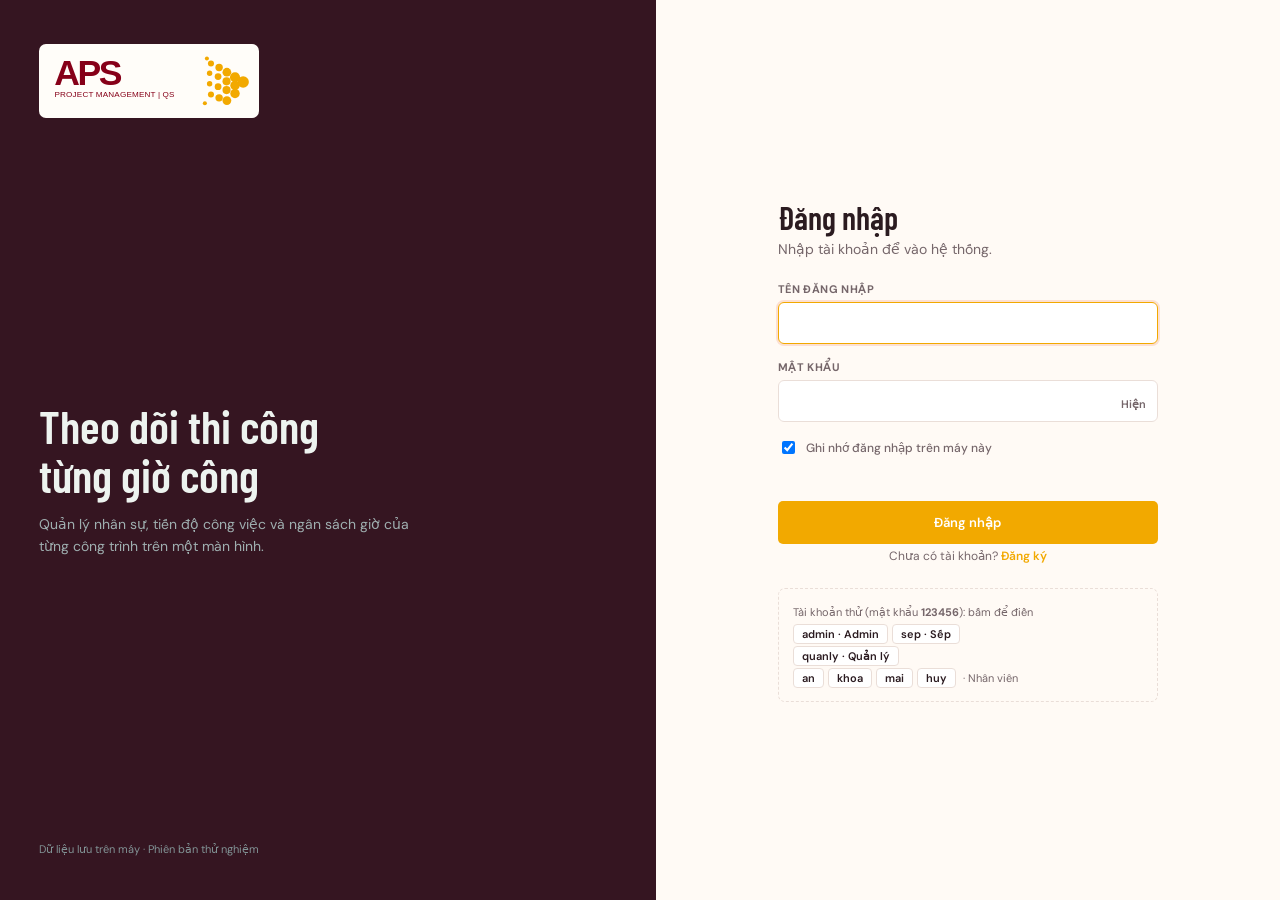
==== commit c4faf826: "update" ====
--- a/index.html
+++ b/index.html
@@ -79,8 +79,9 @@
 <body>
   <div class="app-shell">
     <aside class="sidebar">
-      <div class="brand"><span class="brand-mark">APS</span><span>APS</span></div>
+      <div class="brand"><img class="brand-logo" src="logo-aps.svg" alt="APS Project Management QS"></div>
       <div class="sidebar-label">QUẢN LÝ THI CÔNG</div>
+      <button id="sidebar-toggle" class="sidebar-toggle" type="button" aria-label="Mở menu quản lý thi công" aria-expanded="false" aria-controls="main-nav"><span aria-hidden="true">☰</span></button>
       <nav id="main-nav" class="main-nav" aria-label="Điều hướng chính">
         <button class="nav-item" data-view="me"><span class="nav-icon">☀</span> Trang của tôi</button>
         <button class="nav-item active" data-view="team"><span class="nav-icon">◒</span> Nhân sự</button>
@@ -142,7 +143,9 @@
       <section id="view-reports" class="view">
         <div class="hero-row"><div><p class="intro">Tổng hợp hiệu quả của dự án và đội ngũ.</p></div><div class="date-control">Kỳ báo cáo: <strong id="report-view-date">23/09/2026</strong></div></div>
         <div id="report-metrics" class="metric-grid"></div>
-        <div class="report-grid"><div class="panel"><div class="panel-title"><div><h2>Hiệu quả theo dự án</h2><p>Thời gian thực tế so với kế hoạch.</p></div></div><div id="project-report"></div></div><div class="panel"><div class="panel-title"><div><h2>Hiệu quả nhân sự</h2><p>Tổng hợp task đã hoàn thành.</p></div></div><div id="member-report"></div></div></div>
+        <div class="report-tabs" role="tablist"><button class="report-tab active" type="button" data-report-tab="project" role="tab" aria-selected="true">Hiệu quả theo dự án</button><button class="report-tab" type="button" data-report-tab="member" role="tab" aria-selected="false">Hiệu quả nhân sự</button></div>
+        <div class="report-panel active" id="project-report-panel" role="tabpanel"><div class="panel-title"><div><h2>Hiệu quả theo dự án</h2><p>Gantt công việc theo thứ tự hoàn thành.</p></div></div><div id="project-report"></div></div>
+        <div class="report-panel" id="member-report-panel" role="tabpanel" hidden><div class="panel-title"><div><h2>Hiệu quả nhân sự</h2><p>Tổng hợp task đã hoàn thành.</p></div></div><div id="member-report"></div></div>
       </section>
       <section id="view-assign" class="view"></section>
       <section id="view-bonus" class="view"></section>
@@ -254,13 +257,19 @@
       const projects=[...new Set(data.tasks.map(task=>task.project))];
       document.querySelector('#project-report').innerHTML=projects.map(project=>{
         const tasks=data.tasks.filter(task=>task.project===project),completed=tasks.filter(task=>task.status==='done').length,expected=tasks.reduce((sum,task)=>sum+task.expected,0),actual=tasks.filter(task=>task.status==='done').reduce((sum,task)=>sum+task.actual,0),percent=Math.round(completed/tasks.length*100);
-        return `<div class="report-line"><div class="report-line-top"><strong>${project}</strong><small>${completed}/${tasks.length} task hoàn thành</small></div><div class="project-task-bar">${tasks.map(task=>`<span class="${task.status==='done'?'completed':''}" title="${task.name} - ${statusLabel[task.status]}"></span>`).join('')}</div><div class="report-detail"><span>${percent}% hoàn thành</span><span class="${actual<=expected?'good':'late'}">${actual<=expected?'Sớm':'Trễ'} ${fmtHours(Math.abs(actual-expected))}</span></div><div class="project-task-list">${tasks.map(task=>`<div class="project-task-item"><i class="task-status-dot ${task.status==='done'?'completed':''}"></i><div><strong>${task.name}</strong><small>${task.assignee} · ${statusLabel[task.status]}</small></div></div>`).join('')}</div></div>`;
+        return `<div class="report-line"><div class="report-line-top"><strong>${project}</strong><small>${completed}/${tasks.length} task hoàn thành</small></div><div class="project-task-bar">${tasks.map(task=>`<span class="${task.status==='done'?'completed':''}" title="${task.name} - ${statusLabel[task.status]}"></span>`).join('')}</div><div class="report-detail"><span>${percent}% hoàn thành</span><span class="${actual<=expected?'good':'late'}">${actual<=expected?'Sớm':'Trễ'} ${fmtHours(Math.abs(actual-expected))}</span></div><div class="gantt-list">${tasks.map(task=>`<div class="gantt-row ${task.status==='done'?'completed':''}"><div class="gantt-task"><i class="gantt-node"></i><div><strong>${task.name}</strong><small>${task.assignee} · ${statusLabel[task.status]}</small></div></div><div class="gantt-track"><span class="gantt-bar" style="width:${Math.max(18,Math.min(100,task.expected/Math.max(expected,1)*100))}%"></span><small>${fmtHours(task.expected)}</small></div></div>`).join('')}</div></div>`;
       }).join('');
       document.querySelector('#member-report').innerHTML=data.members.map(member=>{
         const tasks=data.tasks.filter(task=>task.assignee===member.name),completed=tasks.filter(task=>task.status==='done');
         return `<div class="report-line"><div class="report-line-top"><strong>${member.name}</strong><small>${completed.length} task hoàn thành</small></div><div class="member-task-list">${tasks.length?tasks.map(task=>`<div class="member-task-item ${task.status==='done'?'completed':'incomplete'}"><i class="task-status-dot ${task.status==='done'?'completed':''}"></i><div><strong>${task.name}</strong><small>${task.project}</small></div><span class="task-state">${task.status==='done'?'Hoàn thành':'Chưa hoàn thành'}</span></div>`).join(''):'<div class="employee-empty">Chưa có task được giao.</div>'}</div></div>`;
       }).join('');
     };
+    document.querySelectorAll('[data-report-tab]').forEach(tab=>tab.addEventListener('click',()=>{
+      const selected=tab.dataset.reportTab;
+      document.querySelectorAll('[data-report-tab]').forEach(item=>{const active=item===tab;item.classList.toggle('active',active);item.setAttribute('aria-selected',String(active))});
+      document.querySelector('#project-report-panel').hidden=selected!=='project';
+      document.querySelector('#member-report-panel').hidden=selected!=='member';
+    }));
     renderReports=()=>{baseRenderReports();renderReportTaskDetails()};
   </script>
 </body>
--- a/styles.css
+++ b/styles.css
@@ -132,4 +132,108 @@
 .me-project-top{display:flex;justify-content:space-between;gap:10px;margin-bottom:8px}
 .me-project-top strong{font-size:13px}
 .me-project-top small{color:var(--muted);font-size:11px}
-@media(max-width:850px){.me-claim{grid-template-columns:1fr}.me-claim button{width:100%}}+@media(max-width:850px){.me-claim{grid-template-columns:1fr}.me-claim button{width:100%}}
+
+/* Header actions and budget warning emphasis */
+.topbar h1{font-weight:700;font-size:32px;letter-spacing:0}
+.account-menu{position:relative;z-index:10}
+.account-menu-button{display:flex;align-items:center;gap:7px;border:1px solid var(--line);background:var(--white);border-radius:6px;padding:10px 13px;color:var(--ink);font:600 12px 'DM Sans',sans-serif;cursor:pointer}
+.account-menu-button:hover,.account-menu.open .account-menu-button{border-color:var(--orange);color:var(--orange)}
+.account-menu-icon{font-size:16px;line-height:1}
+.account-menu-items{display:none;position:absolute;right:0;top:calc(100% + 8px);min-width:190px;padding:6px 0;background:var(--white);border:1px solid var(--line);border-radius:7px;box-shadow:0 10px 24px rgba(23,32,39,.12)}
+.account-menu.open .account-menu-items{display:grid;gap:2px}
+.account-menu-item{display:grid;grid-template-columns:22px minmax(0,1fr);align-items:center;gap:9px;width:100%;border:0;border-radius:5px;background:transparent;color:var(--ink);padding:10px 0;text-align:left;font:500 12px 'DM Sans',sans-serif;cursor:pointer;white-space:nowrap}
+.account-menu-item:hover{background:var(--orange-soft);color:var(--orange)}
+.menu-item-icon{display:grid;place-items:center;width:22px;height:20px;text-align:center;font-size:15px;line-height:1}
+.alert-message{display:flex;align-items:flex-start;gap:8px;font-size:14px;font-weight:500;line-height:1.45}
+.alert-message b{font-weight:700}
+.alert-icon{font-style:normal;font-size:17px;line-height:1.2;animation:alert-pulse 1s ease-in-out infinite}
+@keyframes alert-pulse{0%,100%{opacity:1;transform:scale(1)}50%{opacity:.35;transform:scale(1.18)}}
+.alert small{font-size:12px;font-weight:600}
+.date-nav.today{min-width:68px;height:36px;padding:0 11px;font-size:13px;font-weight:700;white-space:nowrap}
+.global-date{min-height:36px}
+.sidebar-label{color:#f2c14e}
+.brand-logo{display:block;width:166px;height:auto;background:#fffdf9;border-radius:7px;padding:5px}
+.login-art .brand-logo{width:220px}
+
+/* APS logo palette */
+:root{--ink:#2b1b20;--muted:#75666a;--line:#eaded8;--paper:#fffaf5;--white:#fffdf9;--orange:#f2a900;--orange-soft:#fff3d6;--green:#2d936c;--green-soft:#e7f5ed;--amber:#d68d00;--amber-soft:#fff3d6;--red:#b33a42;--red-soft:#fff0ef;--navy:#351521}
+.muted,.topbar .user-chip,.date-control,.intro,.section-heading p,.panel-title p,.metric-label,.metric-note,.hours small,.person small,.task-name small,.task-time small,.employee-task-name small,.employee-task-time,.employee-task-meta{color:#6f5159}
+.sidebar .nav-item{color:#e5c8cf}
+.sidebar .nav-item:hover,.sidebar .nav-item.active{color:#fffaf5}
+.sidebar .sidebar-foot{color:#d4adb8}
+.eyebrow{color:#8c1d2c;font-size:12px;font-weight:700;letter-spacing:1.1px}
+.sidebar,.login-art{background:var(--navy)}
+.brand-mark{background:var(--orange)}
+.nav-item.active{background:#542d38;box-shadow:inset 3px 0 var(--orange)}
+.nav-item.active,.nav-item.active .nav-icon{color:var(--orange)}
+.main-nav{justify-items:start;text-align:left}
+.nav-item{width:100%;text-align:left;justify-content:flex-start}
+.account-menu-items{justify-items:stretch;text-align:left}
+.account-menu-item{width:100%;text-align:left;justify-content:flex-start}
+#reset-data.account-menu-item,#chpw.account-menu-item,#logout.account-menu-item{display:grid;grid-template-columns:22px minmax(0,1fr);gap:9px;padding:10px 0!important}
+.nav-item{text-align:left;justify-content:flex-start}
+.nav-item .nav-icon{display:inline-grid;place-items:center;flex:0 0 22px;width:22px;text-align:center;line-height:1}
+.report-tabs{display:flex;gap:8px;margin:22px 0 12px;border-bottom:1px solid var(--line)}
+.report-tab{border:0;border-bottom:3px solid transparent;background:transparent;color:var(--muted);padding:10px 14px;font:600 13px 'DM Sans',sans-serif;cursor:pointer}
+.report-tab:hover,.report-tab.active{color:var(--orange);border-bottom-color:var(--orange)}
+.report-panel{background:var(--white);border:1px solid var(--line);border-radius:8px;padding:18px 20px}
+.report-panel[hidden]{display:none}
+.gantt-list{margin-top:14px;padding-left:4px}
+.gantt-row{position:relative;display:grid;grid-template-columns:minmax(210px,1fr) minmax(180px,1.4fr);gap:18px;align-items:center;min-height:48px;padding:7px 0 7px 12px}
+.gantt-row:not(:last-child)::after{content:'';position:absolute;left:4px;top:29px;width:2px;height:calc(100% - 10px);background:#d5ded9}
+.gantt-row.completed:not(:last-child)::after{background:var(--green)}
+.gantt-task{display:flex;align-items:flex-start;gap:9px;min-width:0}
+.gantt-task strong{display:block;font-size:12px}
+.gantt-task small{display:block;margin-top:3px;color:var(--muted);font-size:10px}
+.gantt-node{position:relative;z-index:1;flex:0 0 10px;width:10px;height:10px;margin-top:3px;border-radius:50%;background:#b9c5c0;box-shadow:0 0 0 3px var(--white)}
+.gantt-row.completed .gantt-node{background:var(--green)}
+.gantt-track{display:flex;align-items:center;gap:8px;min-width:0}
+.gantt-bar{display:block;height:10px;min-width:18px;border-radius:99px;background:var(--amber)}
+.gantt-row.completed .gantt-bar{background:var(--green)}
+.gantt-track small{color:var(--muted);font-size:10px;white-space:nowrap}
+@media(max-width:700px){.report-tabs{overflow-x:auto}.report-tab{white-space:nowrap}.gantt-row{grid-template-columns:1fr;gap:5px}.gantt-track{padding-left:19px}}
+
+/* Responsive navigation: keep the sidebar and header from colliding on small screens. */
+.sidebar-toggle{display:none}
+@media (min-width:701px) and (max-width:1100px){
+	.sidebar{width:190px;padding:24px 12px}
+	.main-content{min-width:0;padding:28px 24px}
+	.nav-item{padding:10px 8px;font-size:12px;gap:8px}
+	.topbar{gap:16px}
+	.topbar>div:last-child{max-width:460px}
+}
+@media (max-width:700px){
+	.app-shell{display:block}
+	.sidebar{position:static!important;width:100%;height:auto!important;min-height:0!important;padding:12px 12px 8px;overflow:visible}
+	.brand{padding:0 4px 12px}
+	.brand{justify-content:center}
+	.brand-logo{margin-inline:auto}
+	.sidebar-label{display:none}
+	.sidebar-toggle{display:grid;place-items:center;width:42px;height:38px;border:1px solid var(--orange);border-radius:6px;background:var(--orange);color:#fff;padding:0;font:600 12px 'DM Sans',sans-serif;cursor:pointer}
+	.sidebar-toggle:hover,.sidebar.mobile-open .sidebar-toggle{background:var(--navy);border-color:var(--navy)}
+	.sidebar-toggle>span:first-child{font-size:20px;line-height:1}
+	.main-nav{display:none;grid-template-columns:repeat(2,minmax(0,1fr));justify-items:start;gap:6px 18px;padding:5px 0 2px;overflow:visible}
+	.sidebar.mobile-open .main-nav{display:grid}
+	.nav-item{width:100%;min-width:0;justify-self:start;white-space:normal;padding:9px 10px;font-size:12px;gap:7px}
+	.sidebar-foot{display:none}
+	.main-content{width:100%;max-width:none;padding:20px 14px}
+	.topbar{flex-direction:column;gap:14px;margin-bottom:24px}
+	.topbar>div:first-child{width:100%}
+	.topbar>div:last-child{width:100%;max-width:none;flex-wrap:wrap;justify-content:flex-start;gap:8px}
+	.topbar>div:last-child>.date-control{min-width:0}
+	.topbar>div:last-child>.account-menu{margin-left:auto}
+	.account-menu-items{left:auto;right:0;width:190px;max-width:calc(100vw - 28px)}
+	.global-date{flex-wrap:wrap}
+	.hero-row,.section-heading{align-items:flex-start;gap:12px;flex-wrap:wrap}
+	.hero-row>.date-control,.hero-row>.select-control{max-width:100%}
+	.metric-grid,.report-grid{grid-template-columns:1fr}
+	.topbar h1{font-size:30px}
+}
+@media (max-width:360px){
+	.main-nav{grid-template-columns:1fr}
+}
+.topbar>div:last-child{flex-shrink:0}
+.topbar>div:last-child>.date-control{min-width:214px}
+.topbar>div:last-child>#global-clock{display:inline-block;min-width:64px;text-align:right;font-variant-numeric:tabular-nums}
+.topbar .user-chip,.topbar .date-control,.topbar .date-control strong,.topbar .account-menu-button{font-size:11px;line-height:1.2}
